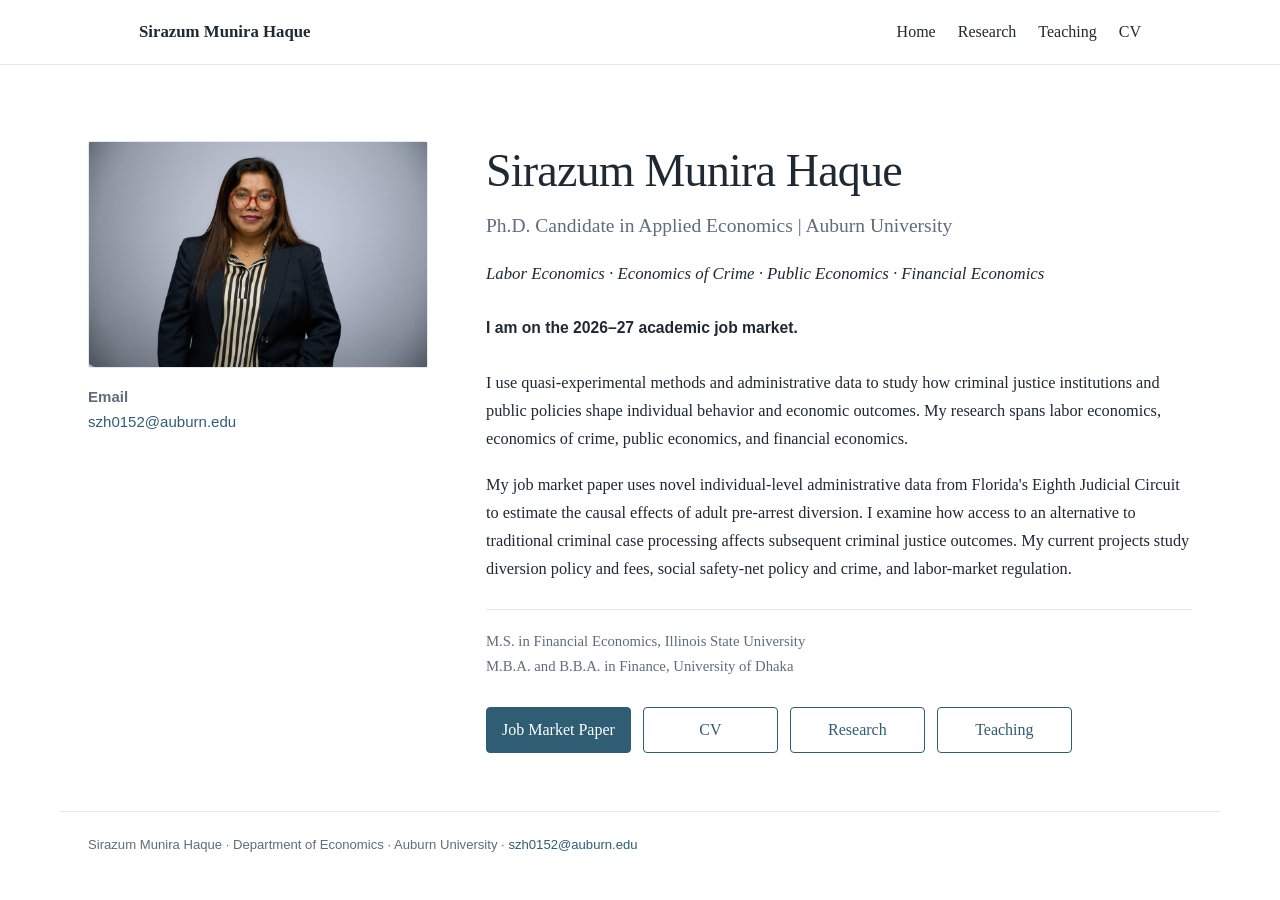
==== index.html @ df2da2ba "Update index.html" ====
<!doctype html>
<html lang="en">
<head>
  <meta charset="utf-8">
  <meta name="viewport" content="width=device-width, initial-scale=1">

  <meta name="description"
        content="Sirazum Munira Haque, Ph.D. Candidate in Applied Economics at Auburn University. Research in labor economics, economics of crime, public economics, and financial economics.">

  <title>Sirazum Munira Haque | Auburn University</title>

  <link rel="stylesheet" href="style.css">

  <style>
    .home-wrap {
      max-width: 1160px;
      margin: 0 auto;
      padding: 76px 28px 58px;
    }

    .home-grid {
      display: grid;
      grid-template-columns: minmax(270px, 340px) minmax(0, 1fr);
      gap: 58px;
      align-items: start;
    }

    .profile-column {
      width: 100%;
    }

    .profile-photo {
      width: 100%;
      height: auto;
      display: block;
      border: 1px solid var(--line);
      border-radius: 2px;
    }

    .profile-contact {
      margin-top: 17px;
      font-family: Arial, Helvetica, sans-serif;
      font-size: .94rem;
      line-height: 1.55;
      color: var(--muted);
    }

    .profile-contact strong {
      display: block;
      margin-bottom: 2px;
    }

    .profile-contact a {
      color: var(--accent);
    }

    .intro-column {
      padding-top: 6px;
    }

    .home-name {
      margin: 0 0 15px;
      font-size: clamp(2.65rem, 3.6vw, 3.25rem);
      line-height: 1.05;
      font-weight: 500;
      letter-spacing: -.018em;
      white-space: nowrap;
    }

    .position-line {
      margin: 0 0 19px;
      font-size: 1.22rem;
      color: var(--muted);
    }

    .fields-line {
      margin: 0 0 28px;
      font-size: 1.05rem;
      font-style: italic;
      line-height: 1.55;
    }

    .market-line {
      margin: 0 0 28px;
      font-family: Arial, Helvetica, sans-serif;
      font-size: .98rem;
    }

    .bio-copy {
      max-width: 760px;
      font-size: 1.02rem;
      line-height: 1.72;
    }

    .bio-copy p {
      margin: 0 0 18px;
    }

    .education {
      margin-top: 25px;
      padding-top: 18px;
      border-top: 1px solid var(--line);
      color: var(--muted);
      font-size: .92rem;
      line-height: 1.6;
    }

    .education p {
      margin: 2px 0;
    }

    .home-actions {
      display: flex;
      flex-wrap: wrap;
      gap: 12px;
      margin-top: 28px;
    }

    .home-actions .button {
      min-width: 135px;
      text-align: center;
    }

    .home-footer {
      max-width: 1160px;
      margin: 0 auto;
      padding: 22px 28px;
      border-top: 1px solid var(--line);
      color: var(--muted);
      font-family: Arial, Helvetica, sans-serif;
      font-size: .82rem;
    }

    @media (max-width: 980px) {
      .home-grid {
        grid-template-columns: minmax(235px, 290px) minmax(0, 1fr);
        gap: 42px;
      }

      .home-name {
        white-space: normal;
        font-size: clamp(2.4rem, 5.6vw, 3rem);
      }
    }

    @media (max-width: 760px) {
      .home-wrap {
        padding-top: 42px;
      }

      .home-grid {
        grid-template-columns: 1fr;
        gap: 32px;
      }

      .profile-column {
        max-width: 300px;
      }

      .intro-column {
        padding-top: 0;
      }

      .home-name {
        font-size: clamp(2.35rem, 10vw, 2.9rem);
      }

      .position-line {
        font-size: 1.08rem;
      }

      .fields-line {
        font-size: .98rem;
      }

      .home-actions .button {
        min-width: 0;
      }
    }
  </style>
</head>

<body>

<header class="site-header">
  <nav class="nav">
    <a class="brand" href="index.html">Sirazum Munira Haque</a>

    <div class="nav-links">
      <a href="index.html">Home</a>
      <a href="research.html">Research</a>
      <a href="teaching.html">Teaching</a>
      <a href="files/CV_Sirazum_Haque.pdf"
         target="_blank"
         rel="noopener">CV</a>
    </div>
  </nav>
</header>

<main class="home-wrap">

  <section class="home-grid">

    <aside class="profile-column">
      <img
        class="profile-photo"
        src="assets/headshot.jpg"
        alt="Sirazum Munira Haque"
      >

      <div class="profile-contact">
        <strong>Email</strong>
        <a href="mailto:szh0152@auburn.edu">szh0152@auburn.edu</a>
      </div>
    </aside>

    <section class="intro-column">

      <h1 class="home-name">Sirazum Munira Haque</h1>

      <p class="position-line">
        Ph.D. Candidate in Applied Economics | Auburn University
      </p>

      <p class="fields-line">
        Labor Economics · Economics of Crime · Public Economics · Financial Economics
      </p>

      <p class="market-line">
        <strong>I am on the 2026–27 academic job market.</strong>
      </p>

      <div class="bio-copy">
        <p>
          I use quasi-experimental methods and administrative data to study how
          criminal justice institutions and public policies shape individual behavior
          and economic outcomes. My research spans labor economics, economics of crime,
          public economics, and financial economics.
        </p>

        <p>
          My job market paper uses novel individual-level administrative data from
          Florida's Eighth Judicial Circuit to estimate the causal effects of adult
          pre-arrest diversion. I examine how access to an alternative to traditional
          criminal case processing affects subsequent criminal justice outcomes.
          My current projects study diversion policy and fees, social safety-net
          policy and crime, and labor-market regulation.
        </p>
      </div>

      <div class="education">
        <p>M.S. in Financial Economics, Illinois State University</p>
        <p>M.B.A. and B.B.A. in Finance, University of Dhaka</p>
      </div>

      <div class="home-actions">
        <a class="button primary" href="research.html">Job Market Paper</a>

        <a class="button"
           href="files/CV_Sirazum_Haque.pdf"
           target="_blank"
           rel="noopener">
          CV
        </a>

        <a class="button" href="research.html">Research</a>

        <a class="button" href="teaching.html">Teaching</a>
      </div>

    </section>

  </section>

</main>

<footer class="home-footer">
  Sirazum Munira Haque · Department of Economics · Auburn University ·
  <a href="mailto:szh0152@auburn.edu">szh0152@auburn.edu</a>
</footer>

</body>
</html>
---- style.css ----
:root {
  --text: #1f2933;
  --muted: #5f6c7b;
  --line: #e6e8eb;
  --accent: #2f5d73;
  --bg: #ffffff;
  --soft: #f7f9fa;
  --max: 1050px;
}

* { box-sizing: border-box; }

html { scroll-behavior: smooth; }

body {
  margin: 0;
  font-family: Georgia, "Times New Roman", serif;
  color: var(--text);
  background: var(--bg);
  line-height: 1.65;
}

a {
  color: var(--accent);
  text-decoration: none;
}

a:hover { text-decoration: underline; }

.site-header {
  border-bottom: 1px solid var(--line);
  background: rgba(255,255,255,0.97);
  position: sticky;
  top: 0;
  z-index: 10;
}

.nav {
  max-width: var(--max);
  margin: 0 auto;
  padding: 18px 24px;
  display: flex;
  justify-content: space-between;
  align-items: center;
  gap: 24px;
}

.brand {
  color: var(--text);
  font-weight: 700;
  font-size: 1.05rem;
}

.nav-links {
  display: flex;
  gap: 22px;
  flex-wrap: wrap;
}

.nav-links a { color: var(--text); }

main {
  max-width: var(--max);
  margin: 0 auto;
  padding: 54px 24px 72px;
}

.hero {
  display: grid;
  grid-template-columns: minmax(0, 1.6fr) minmax(230px, .7fr);
  gap: 55px;
  align-items: center;
  padding: 34px 0 42px;
}

.eyebrow {
  color: var(--muted);
  text-transform: uppercase;
  letter-spacing: .08em;
  font-family: Arial, Helvetica, sans-serif;
  font-size: .78rem;
  margin-bottom: 8px;
}

h1 {
  font-size: clamp(2.35rem, 6vw, 4.15rem);
  line-height: 1.05;
  margin: 0 0 16px;
  font-weight: 500;
}

h2 {
  font-size: 1.75rem;
  margin: 0 0 22px;
  font-weight: 500;
}

h3 {
  font-size: 1.2rem;
  margin: 0 0 8px;
}

.subtitle {
  font-size: 1.2rem;
  color: var(--muted);
  margin: 0 0 12px;
}

.fields {
  font-style: italic;
  margin: 16px 0 26px;
}

.buttons {
  display: flex;
  gap: 12px;
  flex-wrap: wrap;
  margin-top: 24px;
}

.button {
  display: inline-block;
  border: 1px solid var(--accent);
  padding: 9px 15px;
  border-radius: 4px;
}

.button.primary {
  background: var(--accent);
  color: white;
}

.photo-card {
  width: 100%;
  max-width: 300px;
  justify-self: end;
}

.photo-card img {
  width: 100%;
  aspect-ratio: 4/5;
  object-fit: cover;
  border-radius: 3px;
  border: 1px solid var(--line);
  display: block;
}

.photo-placeholder {
  width: 100%;
  aspect-ratio: 4/5;
  background: var(--soft);
  border: 1px solid var(--line);
  display: grid;
  place-items: center;
  text-align: center;
  color: var(--muted);
  padding: 25px;
}

.section {
  border-top: 1px solid var(--line);
  padding: 44px 0;
}

.section p {
  max-width: 820px;
}

.paper {
  margin: 0 0 34px;
  max-width: 880px;
}

.paper-title {
  font-weight: 700;
  font-size: 1.08rem;
}

.paper-meta {
  color: var(--muted);
  font-style: italic;
  margin: 4px 0 8px;
}

.paper-links {
  font-family: Arial, Helvetica, sans-serif;
  font-size: .9rem;
  margin-top: 8px;
}

.course-list {
  padding-left: 20px;
}

.contact {
  font-family: Arial, Helvetica, sans-serif;
  font-size: .95rem;
}

footer {
  border-top: 1px solid var(--line);
  color: var(--muted);
  font-family: Arial, Helvetica, sans-serif;
  font-size: .85rem;
}

.footer-inner {
  max-width: var(--max);
  margin: 0 auto;
  padding: 24px;
}

.page-title {
  padding: 18px 0 34px;
  border-bottom: 1px solid var(--line);
  margin-bottom: 40px;
}

.note {
  background: var(--soft);
  border-left: 3px solid var(--accent);
  padding: 14px 18px;
  margin: 18px 0;
}

@media (max-width: 760px) {
  .nav {
    align-items: flex-start;
    flex-direction: column;
  }

  .hero {
    grid-template-columns: 1fr;
    gap: 32px;
  }

  .photo-card {
    justify-self: start;
    max-width: 240px;
    order: -1;
  }

  main { padding-top: 34px; }
}
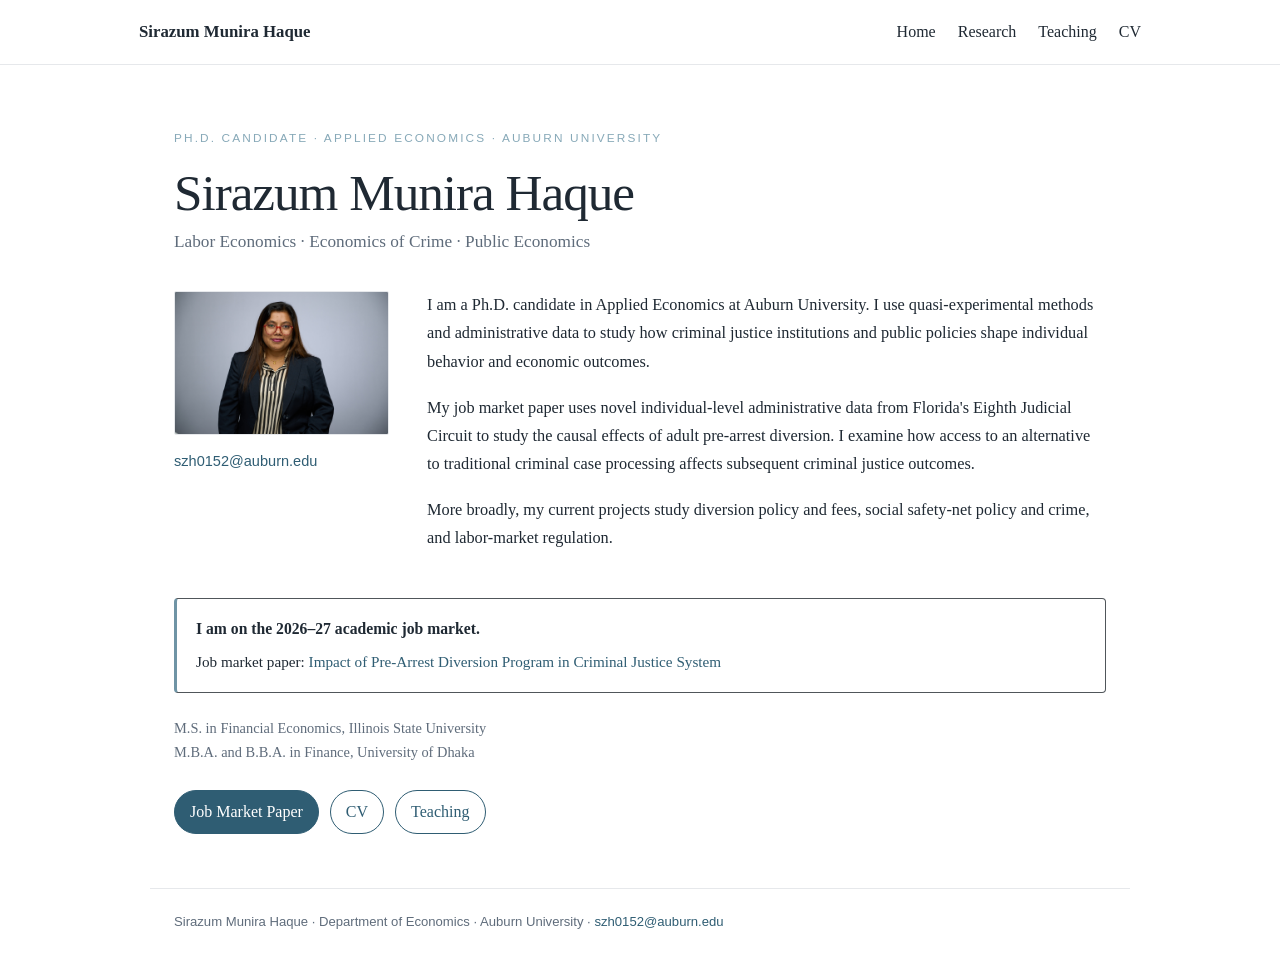
==== commit 3f41f535: "Update index.html" ====
--- a/index.html
+++ b/index.html
@@ -5,30 +5,59 @@
   <meta name="viewport" content="width=device-width, initial-scale=1">
 
   <meta name="description"
-        content="Sirazum Munira Haque, Ph.D. Candidate in Applied Economics at Auburn University. Research in labor economics, economics of crime, public economics, and financial economics.">
+        content="Sirazum Munira Haque, Ph.D. Candidate in Applied Economics at Auburn University. Research in labor economics, economics of crime, and public economics.">
 
   <title>Sirazum Munira Haque | Auburn University</title>
 
   <link rel="stylesheet" href="style.css">
 
   <style>
-    .home-wrap {
-      max-width: 1160px;
+    /* =========================================
+       HOMEPAGE — TJ Hedin-inspired heading
+       with your existing academic structure
+       ========================================= */
+
+    .home-shell {
+      max-width: 980px;
       margin: 0 auto;
-      padding: 76px 28px 58px;
-    }
-
-    .home-grid {
+      padding: 64px 24px 54px;
+    }
+
+    /* Small uppercase line above name */
+    .intro-kicker {
+      font-family: Arial, Helvetica, sans-serif;
+      text-transform: uppercase;
+      letter-spacing: .18em;
+      font-size: .74rem;
+      color: #87a9b8;
+      margin-bottom: 18px;
+    }
+
+    /* Intentionally restrained — closer to TJ's scale */
+    .home-name {
+      margin: 0 0 10px;
+      font-size: clamp(2.65rem, 4vw, 3.35rem);
+      line-height: 1.04;
+      font-weight: 500;
+      letter-spacing: -.02em;
+    }
+
+    .home-fields {
+      margin: 0 0 36px;
+      font-size: 1.08rem;
+      line-height: 1.5;
+      color: var(--muted);
+    }
+
+    /* Photo + biography */
+    .profile-row {
       display: grid;
-      grid-template-columns: minmax(270px, 340px) minmax(0, 1fr);
-      gap: 58px;
+      grid-template-columns: 215px minmax(0, 1fr);
+      gap: 38px;
       align-items: start;
     }
 
-    .profile-column {
-      width: 100%;
-    }
-
+    /* Keep the whole original headshot visible; no artificial crop */
     .profile-photo {
       width: 100%;
       height: auto;
@@ -38,56 +67,18 @@
     }
 
     .profile-contact {
-      margin-top: 17px;
+      margin-top: 15px;
       font-family: Arial, Helvetica, sans-serif;
-      font-size: .94rem;
+      font-size: .91rem;
       line-height: 1.55;
       color: var(--muted);
     }
 
-    .profile-contact strong {
-      display: block;
-      margin-bottom: 2px;
-    }
-
     .profile-contact a {
       color: var(--accent);
     }
 
-    .intro-column {
-      padding-top: 6px;
-    }
-
-    .home-name {
-      margin: 0 0 15px;
-      font-size: clamp(2.65rem, 3.6vw, 3.25rem);
-      line-height: 1.05;
-      font-weight: 500;
-      letter-spacing: -.018em;
-      white-space: nowrap;
-    }
-
-    .position-line {
-      margin: 0 0 19px;
-      font-size: 1.22rem;
-      color: var(--muted);
-    }
-
-    .fields-line {
-      margin: 0 0 28px;
-      font-size: 1.05rem;
-      font-style: italic;
-      line-height: 1.55;
-    }
-
-    .market-line {
-      margin: 0 0 28px;
-      font-family: Arial, Helvetica, sans-serif;
-      font-size: .98rem;
-    }
-
     .bio-copy {
-      max-width: 760px;
       font-size: 1.02rem;
       line-height: 1.72;
     }
@@ -96,85 +87,97 @@
       margin: 0 0 18px;
     }
 
-    .education {
-      margin-top: 25px;
-      padding-top: 18px;
-      border-top: 1px solid var(--line);
+    /* Job market box, similar in spirit to TJ */
+    .market-box {
+      margin-top: 28px;
+      padding: 17px 19px;
+      border: 1px solid #50565a;
+      border-left: 3px solid #6f94a5;
+      border-radius: 4px;
+      background: rgba(255,255,255,.015);
+    }
+
+    .market-box strong {
+      display: block;
+      margin-bottom: 7px;
+      font-size: .98rem;
+    }
+
+    .market-box span {
+      font-size: .95rem;
+    }
+
+    .market-box a {
+      color: var(--accent);
+    }
+
+    /* Prior education is visible, but visually secondary */
+    .education-lines {
+      margin-top: 24px;
       color: var(--muted);
-      font-size: .92rem;
-      line-height: 1.6;
-    }
-
-    .education p {
+      font-size: .9rem;
+      line-height: 1.55;
+    }
+
+    .education-lines p {
       margin: 2px 0;
     }
 
     .home-actions {
       display: flex;
       flex-wrap: wrap;
-      gap: 12px;
-      margin-top: 28px;
+      gap: 11px;
+      margin-top: 26px;
     }
 
     .home-actions .button {
-      min-width: 135px;
-      text-align: center;
+      border-radius: 999px;
+      padding: 8px 15px;
+      min-width: 0;
     }
 
     .home-footer {
-      max-width: 1160px;
+      max-width: 980px;
       margin: 0 auto;
-      padding: 22px 28px;
+      padding: 22px 24px;
       border-top: 1px solid var(--line);
       color: var(--muted);
       font-family: Arial, Helvetica, sans-serif;
       font-size: .82rem;
     }
 
-    @media (max-width: 980px) {
-      .home-grid {
-        grid-template-columns: minmax(235px, 290px) minmax(0, 1fr);
-        gap: 42px;
-      }
-
+    @media (max-width: 820px) {
       .home-name {
-        white-space: normal;
-        font-size: clamp(2.4rem, 5.6vw, 3rem);
-      }
-    }
-
-    @media (max-width: 760px) {
-      .home-wrap {
+        font-size: clamp(2.45rem, 6vw, 3.05rem);
+      }
+
+      .profile-row {
+        grid-template-columns: 185px minmax(0, 1fr);
+        gap: 30px;
+      }
+    }
+
+    @media (max-width: 700px) {
+      .home-shell {
         padding-top: 42px;
       }
 
-      .home-grid {
+      .profile-row {
         grid-template-columns: 1fr;
-        gap: 32px;
-      }
-
-      .profile-column {
-        max-width: 300px;
-      }
-
-      .intro-column {
-        padding-top: 0;
+        gap: 25px;
+      }
+
+      .profile-photo {
+        max-width: 230px;
       }
 
       .home-name {
-        font-size: clamp(2.35rem, 10vw, 2.9rem);
-      }
-
-      .position-line {
-        font-size: 1.08rem;
-      }
-
-      .fields-line {
+        font-size: clamp(2.3rem, 10vw, 2.85rem);
+      }
+
+      .home-fields {
         font-size: .98rem;
-      }
-
-      .home-actions .button {
-        min-width: 0;
+        margin-bottom: 28px;
       }
     }
   </style>
@@ -197,11 +200,23 @@
   </nav>
 </header>
 
-<main class="home-wrap">
-
-  <section class="home-grid">
-
-    <aside class="profile-column">
+<main class="home-shell">
+
+  <!-- TJ-style heading -->
+  <div class="intro-kicker">
+    Ph.D. Candidate · Applied Economics · Auburn University
+  </div>
+
+  <h1 class="home-name">Sirazum Munira Haque</h1>
+
+  <p class="home-fields">
+    Labor Economics · Economics of Crime · Public Economics
+  </p>
+
+  <!-- Photo + biography -->
+  <section class="profile-row">
+
+    <aside>
       <img
         class="profile-photo"
         src="assets/headshot.jpg"
@@ -209,68 +224,72 @@
       >
 
       <div class="profile-contact">
-        <strong>Email</strong>
         <a href="mailto:szh0152@auburn.edu">szh0152@auburn.edu</a>
       </div>
     </aside>
 
-    <section class="intro-column">
-
-      <h1 class="home-name">Sirazum Munira Haque</h1>
-
-      <p class="position-line">
-        Ph.D. Candidate in Applied Economics | Auburn University
+    <div class="bio-copy">
+
+      <p>
+        I am a Ph.D. candidate in Applied Economics at Auburn University.
+        I use quasi-experimental methods and administrative data to study how
+        criminal justice institutions and public policies shape individual
+        behavior and economic outcomes.
       </p>
 
-      <p class="fields-line">
-        Labor Economics · Economics of Crime · Public Economics · Financial Economics
+      <p>
+        My job market paper uses novel individual-level administrative data
+        from Florida's Eighth Judicial Circuit to study the causal effects of
+        adult pre-arrest diversion. I examine how access to an alternative to
+        traditional criminal case processing affects subsequent criminal
+        justice outcomes.
       </p>
 
-      <p class="market-line">
-        <strong>I am on the 2026–27 academic job market.</strong>
+      <p>
+        More broadly, my current projects study diversion policy and fees,
+        social safety-net policy and crime, and labor-market regulation.
       </p>
 
-      <div class="bio-copy">
-        <p>
-          I use quasi-experimental methods and administrative data to study how
-          criminal justice institutions and public policies shape individual behavior
-          and economic outcomes. My research spans labor economics, economics of crime,
-          public economics, and financial economics.
-        </p>
-
-        <p>
-          My job market paper uses novel individual-level administrative data from
-          Florida's Eighth Judicial Circuit to estimate the causal effects of adult
-          pre-arrest diversion. I examine how access to an alternative to traditional
-          criminal case processing affects subsequent criminal justice outcomes.
-          My current projects study diversion policy and fees, social safety-net
-          policy and crime, and labor-market regulation.
-        </p>
-      </div>
-
-      <div class="education">
-        <p>M.S. in Financial Economics, Illinois State University</p>
-        <p>M.B.A. and B.B.A. in Finance, University of Dhaka</p>
-      </div>
-
-      <div class="home-actions">
-        <a class="button primary" href="research.html">Job Market Paper</a>
-
-        <a class="button"
-           href="files/CV_Sirazum_Haque.pdf"
-           target="_blank"
-           rel="noopener">
-          CV
-        </a>
-
-        <a class="button" href="research.html">Research</a>
-
-        <a class="button" href="teaching.html">Teaching</a>
-      </div>
-
-    </section>
+    </div>
 
   </section>
+
+  <!-- Job-market callout -->
+  <section class="market-box">
+    <strong>I am on the 2026–27 academic job market.</strong>
+    <span>
+      Job market paper:
+      <a href="research.html">
+        Impact of Pre-Arrest Diversion Program in Criminal Justice System
+      </a>
+    </span>
+  </section>
+
+  <!-- Prior education -->
+  <div class="education-lines">
+    <p>M.S. in Financial Economics, Illinois State University</p>
+    <p>M.B.A. and B.B.A. in Finance, University of Dhaka</p>
+  </div>
+
+  <!-- Fast-access job-market links -->
+  <div class="home-actions">
+
+    <a class="button primary" href="research.html">
+      Job Market Paper
+    </a>
+
+    <a class="button"
+       href="files/CV_Sirazum_Haque.pdf"
+       target="_blank"
+       rel="noopener">
+      CV
+    </a>
+
+    <a class="button" href="teaching.html">
+      Teaching
+    </a>
+
+  </div>
 
 </main>
 
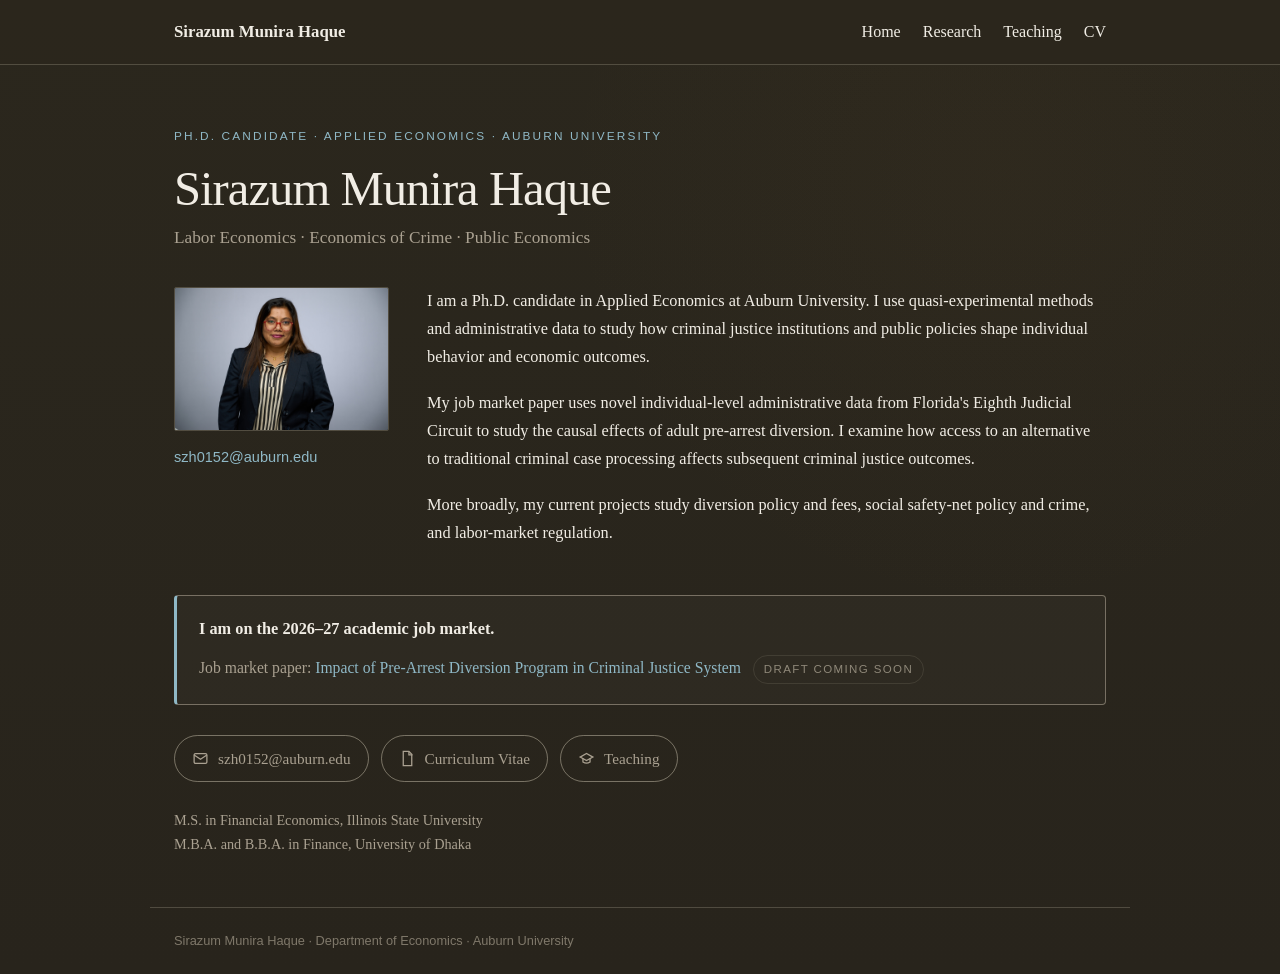
==== commit 23b04d15: "Update index.html" ====
--- a/index.html
+++ b/index.html
@@ -12,31 +12,69 @@
   <link rel="stylesheet" href="style.css">
 
   <style>
-    /* =========================================
-       HOMEPAGE — TJ Hedin-inspired heading
-       with your existing academic structure
-       ========================================= */
-
+    :root {
+      --bg: #2b271d;
+      --bg-deep: #242119;
+      --text: #f1ede5;
+      --muted: #aaa191;
+      --accent: #8fb8c6;
+      --line: rgba(210, 200, 180, 0.24);
+      --pill-border: rgba(210, 200, 180, 0.48);
+    }
+
+    html, body {
+      background: var(--bg) !important;
+      color: var(--text);
+    }
+
+    body {
+      min-height: 100vh;
+      background:
+        radial-gradient(circle at 78% 18%, rgba(118, 88, 47, 0.06), transparent 34%),
+        linear-gradient(180deg, #2b271d 0%, #28241c 100%) !important;
+    }
+
+    /* HEADER */
+    .site-header {
+      background: rgba(43, 39, 29, 0.98) !important;
+      border-bottom: 1px solid var(--line) !important;
+    }
+
+    .nav {
+      max-width: 980px;
+      margin: 0 auto;
+      padding: 18px 24px;
+    }
+
+    .brand,
+    .nav-links a {
+      color: var(--text) !important;
+    }
+
+    .nav-links a:hover,
+    .brand:hover {
+      color: var(--accent) !important;
+    }
+
+    /* MAIN HOMEPAGE */
     .home-shell {
       max-width: 980px;
       margin: 0 auto;
-      padding: 64px 24px 54px;
-    }
-
-    /* Small uppercase line above name */
+      padding: 62px 24px 50px;
+    }
+
     .intro-kicker {
       font-family: Arial, Helvetica, sans-serif;
       text-transform: uppercase;
       letter-spacing: .18em;
       font-size: .74rem;
-      color: #87a9b8;
+      color: var(--accent);
       margin-bottom: 18px;
     }
 
-    /* Intentionally restrained — closer to TJ's scale */
     .home-name {
       margin: 0 0 10px;
-      font-size: clamp(2.65rem, 4vw, 3.35rem);
+      font-size: clamp(2.55rem, 3.8vw, 3.2rem);
       line-height: 1.04;
       font-weight: 500;
       letter-spacing: -.02em;
@@ -49,7 +87,6 @@
       color: var(--muted);
     }
 
-    /* Photo + biography */
     .profile-row {
       display: grid;
       grid-template-columns: 215px minmax(0, 1fr);
@@ -57,7 +94,7 @@
       align-items: start;
     }
 
-    /* Keep the whole original headshot visible; no artificial crop */
+    /* Full headshot — no side crop */
     .profile-photo {
       width: 100%;
       height: auto;
@@ -76,64 +113,114 @@
 
     .profile-contact a {
       color: var(--accent);
+      text-decoration: none;
+    }
+
+    .profile-contact a:hover {
+      text-decoration: underline;
     }
 
     .bio-copy {
       font-size: 1.02rem;
       line-height: 1.72;
+      color: var(--text);
     }
 
     .bio-copy p {
       margin: 0 0 18px;
     }
 
-    /* Job market box, similar in spirit to TJ */
+    /* TJ-style job-market box */
     .market-box {
-      margin-top: 28px;
-      padding: 17px 19px;
-      border: 1px solid #50565a;
-      border-left: 3px solid #6f94a5;
+      margin-top: 30px;
+      padding: 20px 22px;
+      border: 1px solid rgba(210, 200, 180, 0.45);
+      border-left: 3px solid var(--accent);
       border-radius: 4px;
-      background: rgba(255,255,255,.015);
+      background: rgba(255, 255, 255, 0.025);
     }
 
     .market-box strong {
       display: block;
-      margin-bottom: 7px;
+      margin-bottom: 12px;
+      font-size: 1.02rem;
+      color: var(--text);
+    }
+
+    .market-paper-line {
+      color: var(--muted);
       font-size: .98rem;
-    }
-
-    .market-box span {
+      line-height: 1.5;
+    }
+
+    .market-paper-line a {
+      color: var(--accent);
+      text-decoration: none;
+    }
+
+    .market-paper-line a:hover {
+      text-decoration: underline;
+    }
+
+    .draft-pill {
+      display: inline-block;
+      margin-left: 8px;
+      padding: 5px 10px;
+      border: 1px solid rgba(210, 200, 180, 0.12);
+      border-radius: 999px;
+      font-family: Arial, Helvetica, sans-serif;
+      font-size: .72rem;
+      letter-spacing: .12em;
+      text-transform: uppercase;
+      color: #8f8879;
+      vertical-align: middle;
+    }
+
+    /* TJ-style pill links beneath the market box */
+    .quick-links {
+      display: flex;
+      flex-wrap: wrap;
+      gap: 12px;
+      margin-top: 30px;
+    }
+
+    .quick-link {
+      display: inline-flex;
+      align-items: center;
+      gap: 9px;
+      padding: 10px 17px;
+      border: 1px solid var(--pill-border);
+      border-radius: 999px;
+      color: var(--muted);
+      text-decoration: none;
       font-size: .95rem;
-    }
-
-    .market-box a {
-      color: var(--accent);
-    }
-
-    /* Prior education is visible, but visually secondary */
+      background: transparent;
+      transition: border-color .15s ease, color .15s ease, background .15s ease;
+    }
+
+    .quick-link:hover {
+      color: var(--text);
+      border-color: var(--accent);
+      background: rgba(143, 184, 198, 0.05);
+    }
+
+    .quick-link svg {
+      width: 17px;
+      height: 17px;
+      flex: 0 0 auto;
+      stroke: currentColor;
+    }
+
+    /* Education stays secondary */
     .education-lines {
-      margin-top: 24px;
+      margin-top: 27px;
       color: var(--muted);
-      font-size: .9rem;
+      font-size: .89rem;
       line-height: 1.55;
     }
 
     .education-lines p {
       margin: 2px 0;
-    }
-
-    .home-actions {
-      display: flex;
-      flex-wrap: wrap;
-      gap: 11px;
-      margin-top: 26px;
-    }
-
-    .home-actions .button {
-      border-radius: 999px;
-      padding: 8px 15px;
-      min-width: 0;
     }
 
     .home-footer {
@@ -141,14 +228,18 @@
       margin: 0 auto;
       padding: 22px 24px;
       border-top: 1px solid var(--line);
-      color: var(--muted);
+      color: #7f786a;
       font-family: Arial, Helvetica, sans-serif;
-      font-size: .82rem;
+      font-size: .8rem;
+    }
+
+    .home-footer a {
+      color: #8f8879;
     }
 
     @media (max-width: 820px) {
       .home-name {
-        font-size: clamp(2.45rem, 6vw, 3.05rem);
+        font-size: clamp(2.4rem, 6vw, 3rem);
       }
 
       .profile-row {
@@ -172,12 +263,16 @@
       }
 
       .home-name {
-        font-size: clamp(2.3rem, 10vw, 2.85rem);
+        font-size: clamp(2.3rem, 10vw, 2.8rem);
       }
 
       .home-fields {
         font-size: .98rem;
         margin-bottom: 28px;
+      }
+
+      .quick-links {
+        gap: 10px;
       }
     }
   </style>
@@ -202,7 +297,6 @@
 
 <main class="home-shell">
 
-  <!-- TJ-style heading -->
   <div class="intro-kicker">
     Ph.D. Candidate · Applied Economics · Auburn University
   </div>
@@ -213,7 +307,6 @@
     Labor Economics · Economics of Crime · Public Economics
   </p>
 
-  <!-- Photo + biography -->
   <section class="profile-row">
 
     <aside>
@@ -254,48 +347,59 @@
 
   </section>
 
-  <!-- Job-market callout -->
   <section class="market-box">
     <strong>I am on the 2026–27 academic job market.</strong>
-    <span>
+
+    <div class="market-paper-line">
       Job market paper:
       <a href="research.html">
         Impact of Pre-Arrest Diversion Program in Criminal Justice System
       </a>
-    </span>
+      <span class="draft-pill">Draft coming soon</span>
+    </div>
   </section>
 
-  <!-- Prior education -->
+  <div class="quick-links">
+
+    <a class="quick-link" href="mailto:szh0152@auburn.edu" aria-label="Email">
+      <svg viewBox="0 0 24 24" fill="none" stroke-width="1.8" aria-hidden="true">
+        <rect x="3" y="5" width="18" height="14" rx="2"></rect>
+        <path d="M3 7l9 6 9-6"></path>
+      </svg>
+      szh0152@auburn.edu
+    </a>
+
+    <a class="quick-link"
+       href="files/CV_Sirazum_Haque.pdf"
+       target="_blank"
+       rel="noopener"
+       aria-label="Curriculum Vitae">
+      <svg viewBox="0 0 24 24" fill="none" stroke-width="1.8" aria-hidden="true">
+        <path d="M6 2h8l4 4v16H6z"></path>
+        <path d="M14 2v5h5"></path>
+      </svg>
+      Curriculum Vitae
+    </a>
+
+    <a class="quick-link" href="teaching.html" aria-label="Teaching">
+      <svg viewBox="0 0 24 24" fill="none" stroke-width="1.8" aria-hidden="true">
+        <path d="M3 10l9-5 9 5-9 5z"></path>
+        <path d="M7 12v5c3 2 7 2 10 0v-5"></path>
+      </svg>
+      Teaching
+    </a>
+
+  </div>
+
   <div class="education-lines">
     <p>M.S. in Financial Economics, Illinois State University</p>
     <p>M.B.A. and B.B.A. in Finance, University of Dhaka</p>
   </div>
 
-  <!-- Fast-access job-market links -->
-  <div class="home-actions">
-
-    <a class="button primary" href="research.html">
-      Job Market Paper
-    </a>
-
-    <a class="button"
-       href="files/CV_Sirazum_Haque.pdf"
-       target="_blank"
-       rel="noopener">
-      CV
-    </a>
-
-    <a class="button" href="teaching.html">
-      Teaching
-    </a>
-
-  </div>
-
 </main>
 
 <footer class="home-footer">
-  Sirazum Munira Haque · Department of Economics · Auburn University ·
-  <a href="mailto:szh0152@auburn.edu">szh0152@auburn.edu</a>
+  Sirazum Munira Haque · Department of Economics · Auburn University
 </footer>
 
 </body>
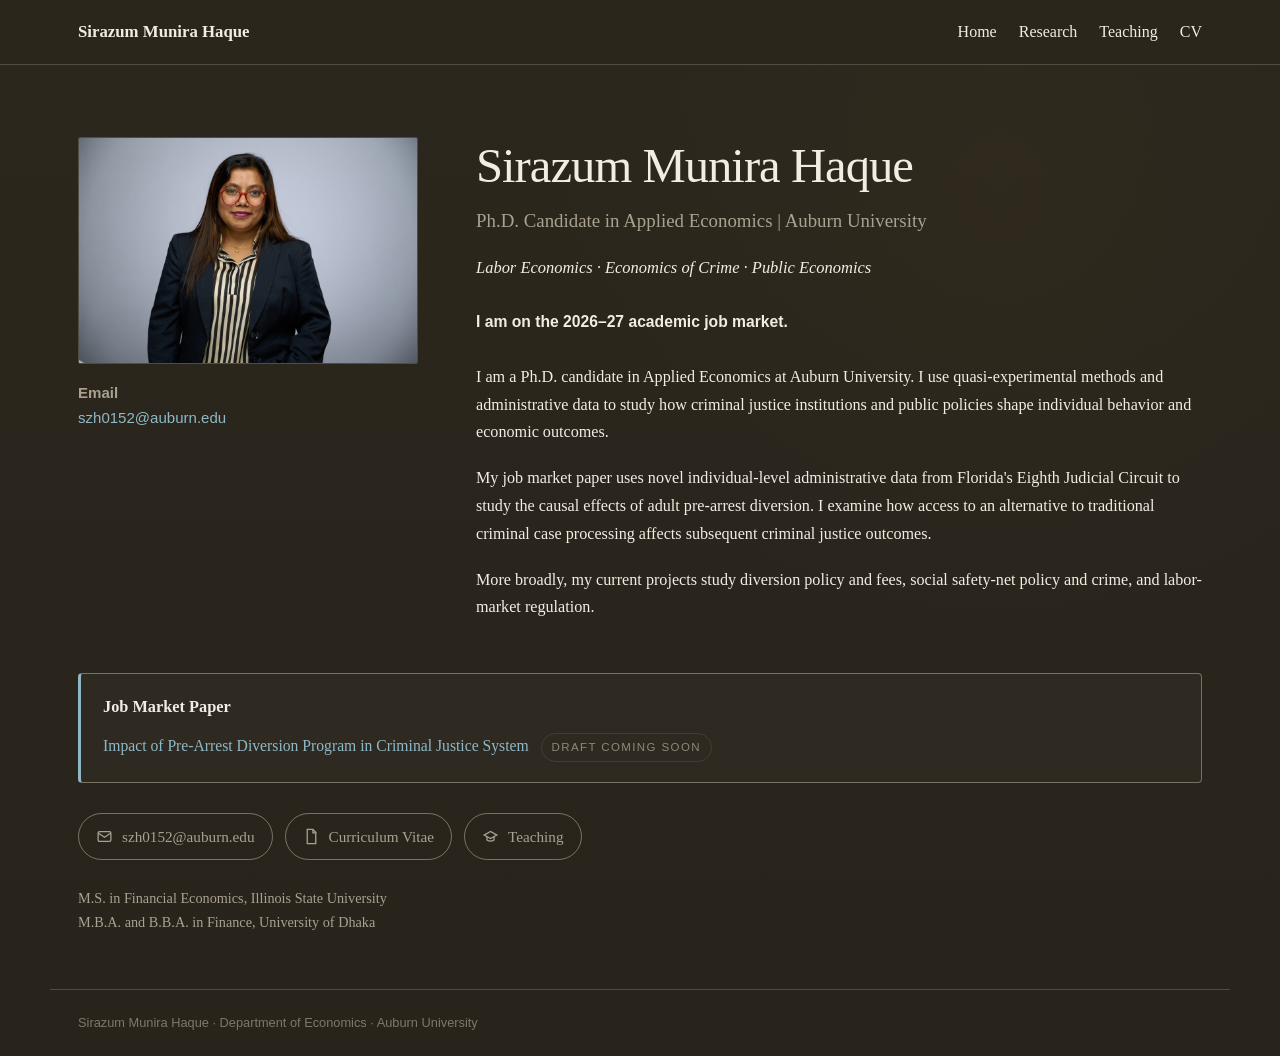
==== commit b0488cf1: "Update index.html" ====
--- a/index.html
+++ b/index.html
@@ -41,9 +41,9 @@
     }
 
     .nav {
-      max-width: 980px;
+      max-width: 1180px;
       margin: 0 auto;
-      padding: 18px 24px;
+      padding: 18px 28px;
     }
 
     .brand,
@@ -56,45 +56,26 @@
       color: var(--accent) !important;
     }
 
-    /* MAIN HOMEPAGE */
-    .home-shell {
-      max-width: 980px;
+    /* MAIN */
+    .home-wrap {
+      max-width: 1180px;
       margin: 0 auto;
-      padding: 62px 24px 50px;
-    }
-
-    .intro-kicker {
-      font-family: Arial, Helvetica, sans-serif;
-      text-transform: uppercase;
-      letter-spacing: .18em;
-      font-size: .74rem;
-      color: var(--accent);
-      margin-bottom: 18px;
-    }
-
-    .home-name {
-      margin: 0 0 10px;
-      font-size: clamp(2.55rem, 3.8vw, 3.2rem);
-      line-height: 1.04;
-      font-weight: 500;
-      letter-spacing: -.02em;
-    }
-
-    .home-fields {
-      margin: 0 0 36px;
-      font-size: 1.08rem;
-      line-height: 1.5;
-      color: var(--muted);
-    }
-
-    .profile-row {
+      padding: 72px 28px 54px;
+    }
+
+    /* TOP: exactly the left-photo / right-text structure you liked */
+    .hero-grid {
       display: grid;
-      grid-template-columns: 215px minmax(0, 1fr);
-      gap: 38px;
+      grid-template-columns: minmax(280px, 340px) minmax(0, 1fr);
+      gap: 58px;
       align-items: start;
     }
 
-    /* Full headshot — no side crop */
+    .profile-column {
+      width: 100%;
+    }
+
+    /* Keep entire professional headshot visible */
     .profile-photo {
       width: 100%;
       height: auto;
@@ -104,11 +85,16 @@
     }
 
     .profile-contact {
-      margin-top: 15px;
+      margin-top: 17px;
       font-family: Arial, Helvetica, sans-serif;
-      font-size: .91rem;
+      font-size: .94rem;
       line-height: 1.55;
       color: var(--muted);
+    }
+
+    .profile-contact strong {
+      display: block;
+      margin-bottom: 2px;
     }
 
     .profile-contact a {
@@ -120,8 +106,44 @@
       text-decoration: underline;
     }
 
+    .intro-column {
+      padding-top: 4px;
+    }
+
+    .home-name {
+      margin: 0 0 14px;
+      font-size: clamp(2.7rem, 3.8vw, 3.35rem);
+      line-height: 1.04;
+      font-weight: 500;
+      letter-spacing: -.02em;
+      white-space: nowrap;
+      color: var(--text);
+    }
+
+    .position-line {
+      margin: 0 0 19px;
+      font-size: 1.18rem;
+      color: var(--muted);
+    }
+
+    .fields-line {
+      margin: 0 0 28px;
+      font-size: 1.03rem;
+      font-style: italic;
+      line-height: 1.55;
+      color: var(--text);
+    }
+
+    .market-line {
+      margin: 0 0 28px;
+      font-family: Arial, Helvetica, sans-serif;
+      font-size: .98rem;
+      color: var(--text);
+    }
+
     .bio-copy {
-      font-size: 1.02rem;
+      max-width: 760px;
+      font-size: 1.01rem;
       line-height: 1.72;
       color: var(--text);
     }
@@ -130,9 +152,9 @@
       margin: 0 0 18px;
     }
 
-    /* TJ-style job-market box */
+    /* BOTTOM: keep the TJ-style section from the last version */
     .market-box {
-      margin-top: 30px;
+      margin-top: 34px;
       padding: 20px 22px;
       border: 1px solid rgba(210, 200, 180, 0.45);
       border-left: 3px solid var(--accent);
@@ -176,7 +198,6 @@
       vertical-align: middle;
     }
 
-    /* TJ-style pill links beneath the market box */
     .quick-links {
       display: flex;
       flex-wrap: wrap;
@@ -211,7 +232,6 @@
       stroke: currentColor;
     }
 
-    /* Education stays secondary */
     .education-lines {
       margin-top: 27px;
       color: var(--muted);
@@ -224,9 +244,9 @@
     }
 
     .home-footer {
-      max-width: 980px;
+      max-width: 1180px;
       margin: 0 auto;
-      padding: 22px 24px;
+      padding: 22px 28px;
       border-top: 1px solid var(--line);
       color: #7f786a;
       font-family: Arial, Helvetica, sans-serif;
@@ -237,42 +257,46 @@
       color: #8f8879;
     }
 
-    @media (max-width: 820px) {
+    @media (max-width: 980px) {
+      .hero-grid {
+        grid-template-columns: minmax(240px, 290px) minmax(0, 1fr);
+        gap: 42px;
+      }
+
       .home-name {
-        font-size: clamp(2.4rem, 6vw, 3rem);
-      }
-
-      .profile-row {
-        grid-template-columns: 185px minmax(0, 1fr);
+        white-space: normal;
+        font-size: clamp(2.4rem, 5.5vw, 3rem);
+      }
+    }
+
+    @media (max-width: 760px) {
+      .home-wrap {
+        padding-top: 42px;
+      }
+
+      .hero-grid {
+        grid-template-columns: 1fr;
         gap: 30px;
       }
-    }
-
-    @media (max-width: 700px) {
-      .home-shell {
-        padding-top: 42px;
-      }
-
-      .profile-row {
-        grid-template-columns: 1fr;
-        gap: 25px;
-      }
-
-      .profile-photo {
-        max-width: 230px;
+
+      .profile-column {
+        max-width: 300px;
+      }
+
+      .intro-column {
+        padding-top: 0;
       }
 
       .home-name {
-        font-size: clamp(2.3rem, 10vw, 2.8rem);
-      }
-
-      .home-fields {
+        font-size: clamp(2.35rem, 10vw, 2.9rem);
+      }
+
+      .position-line {
+        font-size: 1.07rem;
+      }
+
+      .fields-line {
         font-size: .98rem;
-        margin-bottom: 28px;
-      }
-
-      .quick-links {
-        gap: 10px;
       }
     }
   </style>
@@ -295,21 +319,12 @@
   </nav>
 </header>
 
-<main class="home-shell">
-
-  <div class="intro-kicker">
-    Ph.D. Candidate · Applied Economics · Auburn University
-  </div>
-
-  <h1 class="home-name">Sirazum Munira Haque</h1>
-
-  <p class="home-fields">
-    Labor Economics · Economics of Crime · Public Economics
-  </p>
-
-  <section class="profile-row">
-
-    <aside>
+<main class="home-wrap">
+
+  <!-- TOP AREA: match the structure in your screenshot -->
+  <section class="hero-grid">
+
+    <aside class="profile-column">
       <img
         class="profile-photo"
         src="assets/headshot.jpg"
@@ -317,41 +332,60 @@
       >
 
       <div class="profile-contact">
+        <strong>Email</strong>
         <a href="mailto:szh0152@auburn.edu">szh0152@auburn.edu</a>
       </div>
     </aside>
 
-    <div class="bio-copy">
-
-      <p>
-        I am a Ph.D. candidate in Applied Economics at Auburn University.
-        I use quasi-experimental methods and administrative data to study how
-        criminal justice institutions and public policies shape individual
-        behavior and economic outcomes.
+    <section class="intro-column">
+
+      <h1 class="home-name">Sirazum Munira Haque</h1>
+
+      <p class="position-line">
+        Ph.D. Candidate in Applied Economics | Auburn University
       </p>
 
-      <p>
-        My job market paper uses novel individual-level administrative data
-        from Florida's Eighth Judicial Circuit to study the causal effects of
-        adult pre-arrest diversion. I examine how access to an alternative to
-        traditional criminal case processing affects subsequent criminal
-        justice outcomes.
+      <p class="fields-line">
+        Labor Economics · Economics of Crime · Public Economics
       </p>
 
-      <p>
-        More broadly, my current projects study diversion policy and fees,
-        social safety-net policy and crime, and labor-market regulation.
+      <p class="market-line">
+        <strong>I am on the 2026–27 academic job market.</strong>
       </p>
 
-    </div>
+      <div class="bio-copy">
+
+        <p>
+          I am a Ph.D. candidate in Applied Economics at Auburn University.
+          I use quasi-experimental methods and administrative data to study how
+          criminal justice institutions and public policies shape individual
+          behavior and economic outcomes.
+        </p>
+
+        <p>
+          My job market paper uses novel individual-level administrative data
+          from Florida's Eighth Judicial Circuit to study the causal effects of
+          adult pre-arrest diversion. I examine how access to an alternative to
+          traditional criminal case processing affects subsequent criminal
+          justice outcomes.
+        </p>
+
+        <p>
+          More broadly, my current projects study diversion policy and fees,
+          social safety-net policy and crime, and labor-market regulation.
+        </p>
+
+      </div>
+
+    </section>
 
   </section>
 
+  <!-- BOTTOM AREA: keep the TJ-style redesign from the previous HTML -->
   <section class="market-box">
-    <strong>I am on the 2026–27 academic job market.</strong>
+    <strong>Job Market Paper</strong>
 
     <div class="market-paper-line">
-      Job market paper:
       <a href="research.html">
         Impact of Pre-Arrest Diversion Program in Criminal Justice System
       </a>
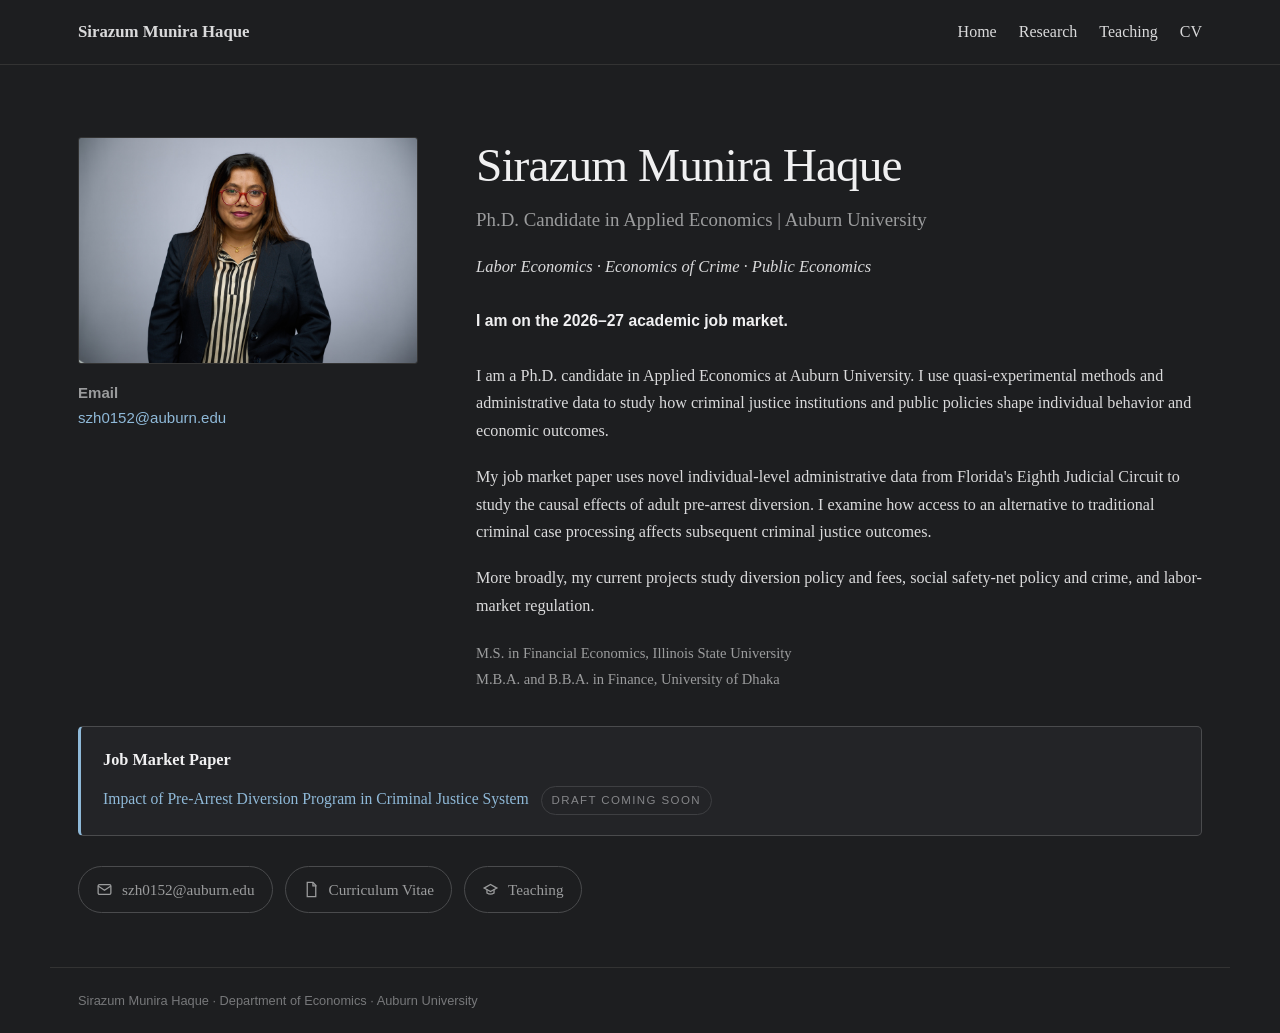
==== commit af44bc1b: "Update index.html" ====
--- a/index.html
+++ b/index.html
@@ -12,14 +12,19 @@
   <link rel="stylesheet" href="style.css">
 
   <style>
+    /* =========================================
+       HOMEPAGE — Zihang/PaperMod-inspired palette
+       ========================================= */
+
     :root {
-      --bg: #2b271d;
-      --bg-deep: #242119;
-      --text: #f1ede5;
-      --muted: #aaa191;
-      --accent: #8fb8c6;
-      --line: rgba(210, 200, 180, 0.24);
-      --pill-border: rgba(210, 200, 180, 0.48);
+      --bg: #1d1e20;
+      --surface: #2e2e33;
+      --text: #dadadb;
+      --primary: #f0f0f1;
+      --muted: #9b9c9d;
+      --accent: #8fb9d8;
+      --line: #333333;
+      --pill-border: #4a4b4d;
     }
 
     html, body {
@@ -29,14 +34,12 @@
 
     body {
       min-height: 100vh;
-      background:
-        radial-gradient(circle at 78% 18%, rgba(118, 88, 47, 0.06), transparent 34%),
-        linear-gradient(180deg, #2b271d 0%, #28241c 100%) !important;
+      background: #1d1e20 !important;
     }
 
     /* HEADER */
     .site-header {
-      background: rgba(43, 39, 29, 0.98) !important;
+      background: #1d1e20 !important;
       border-bottom: 1px solid var(--line) !important;
     }
 
@@ -51,8 +54,8 @@
       color: var(--text) !important;
     }
 
-    .nav-links a:hover,
-    .brand:hover {
+    .brand:hover,
+    .nav-links a:hover {
       color: var(--accent) !important;
     }
 
@@ -63,7 +66,6 @@
       padding: 72px 28px 54px;
     }
 
-    /* TOP: exactly the left-photo / right-text structure you liked */
     .hero-grid {
       display: grid;
       grid-template-columns: minmax(280px, 340px) minmax(0, 1fr);
@@ -71,17 +73,17 @@
       align-items: start;
     }
 
+    /* LEFT */
     .profile-column {
       width: 100%;
     }
 
-    /* Keep entire professional headshot visible */
     .profile-photo {
       width: 100%;
       height: auto;
       display: block;
       border: 1px solid var(--line);
-      border-radius: 2px;
+      border-radius: 3px;
     }
 
     .profile-contact {
@@ -95,6 +97,7 @@
     .profile-contact strong {
       display: block;
       margin-bottom: 2px;
+      color: var(--muted);
     }
 
     .profile-contact a {
@@ -106,18 +109,19 @@
       text-decoration: underline;
     }
 
+    /* RIGHT */
     .intro-column {
       padding-top: 4px;
     }
 
     .home-name {
       margin: 0 0 14px;
-      font-size: clamp(2.7rem, 3.8vw, 3.35rem);
+      font-size: clamp(2.65rem, 3.7vw, 3.25rem);
       line-height: 1.04;
       font-weight: 500;
       letter-spacing: -.02em;
       white-space: nowrap;
-      color: var(--text);
+      color: var(--primary);
     }
 
     .position-line {
@@ -138,7 +142,7 @@
       margin: 0 0 28px;
       font-family: Arial, Helvetica, sans-serif;
       font-size: .98rem;
-      color: var(--text);
+      color: var(--primary);
     }
 
     .bio-copy {
@@ -152,21 +156,34 @@
       margin: 0 0 18px;
     }
 
-    /* BOTTOM: keep the TJ-style section from the last version */
+    /* Education now sits directly after the bio.
+       No heading, box, or border so it stays secondary. */
+    .education-inline {
+      margin-top: 22px;
+      color: var(--muted);
+      font-size: .91rem;
+      line-height: 1.58;
+    }
+
+    .education-inline p {
+      margin: 3px 0;
+    }
+
+    /* JOB MARKET PAPER BOX */
     .market-box {
-      margin-top: 34px;
+      margin-top: 32px;
       padding: 20px 22px;
-      border: 1px solid rgba(210, 200, 180, 0.45);
+      border: 1px solid var(--pill-border);
       border-left: 3px solid var(--accent);
-      border-radius: 4px;
-      background: rgba(255, 255, 255, 0.025);
+      border-radius: 5px;
+      background: #232427;
     }
 
     .market-box strong {
       display: block;
       margin-bottom: 12px;
       font-size: 1.02rem;
-      color: var(--text);
+      color: var(--primary);
     }
 
     .market-paper-line {
@@ -188,16 +205,17 @@
       display: inline-block;
       margin-left: 8px;
       padding: 5px 10px;
-      border: 1px solid rgba(210, 200, 180, 0.12);
+      border: 1px solid #3e3f42;
       border-radius: 999px;
       font-family: Arial, Helvetica, sans-serif;
       font-size: .72rem;
       letter-spacing: .12em;
       text-transform: uppercase;
-      color: #8f8879;
+      color: #858689;
       vertical-align: middle;
     }
 
+    /* PAPERMod-style rounded links */
     .quick-links {
       display: flex;
       flex-wrap: wrap;
@@ -220,9 +238,9 @@
     }
 
     .quick-link:hover {
-      color: var(--text);
+      color: var(--primary);
       border-color: var(--accent);
-      background: rgba(143, 184, 198, 0.05);
+      background: #25262a;
     }
 
     .quick-link svg {
@@ -232,29 +250,14 @@
       stroke: currentColor;
     }
 
-    .education-lines {
-      margin-top: 27px;
-      color: var(--muted);
-      font-size: .89rem;
-      line-height: 1.55;
-    }
-
-    .education-lines p {
-      margin: 2px 0;
-    }
-
     .home-footer {
       max-width: 1180px;
       margin: 0 auto;
       padding: 22px 28px;
       border-top: 1px solid var(--line);
-      color: #7f786a;
+      color: #77787a;
       font-family: Arial, Helvetica, sans-serif;
       font-size: .8rem;
-    }
-
-    .home-footer a {
-      color: #8f8879;
     }
 
     @media (max-width: 980px) {
@@ -321,7 +324,6 @@
 
 <main class="home-wrap">
 
-  <!-- TOP AREA: match the structure in your screenshot -->
   <section class="hero-grid">
 
     <aside class="profile-column">
@@ -377,11 +379,15 @@
 
       </div>
 
+      <div class="education-inline">
+        <p>M.S. in Financial Economics, Illinois State University</p>
+        <p>M.B.A. and B.B.A. in Finance, University of Dhaka</p>
+      </div>
+
     </section>
 
   </section>
 
-  <!-- BOTTOM AREA: keep the TJ-style redesign from the previous HTML -->
   <section class="market-box">
     <strong>Job Market Paper</strong>
 
@@ -425,11 +431,6 @@
 
   </div>
 
-  <div class="education-lines">
-    <p>M.S. in Financial Economics, Illinois State University</p>
-    <p>M.B.A. and B.B.A. in Finance, University of Dhaka</p>
-  </div>
-
 </main>
 
 <footer class="home-footer">
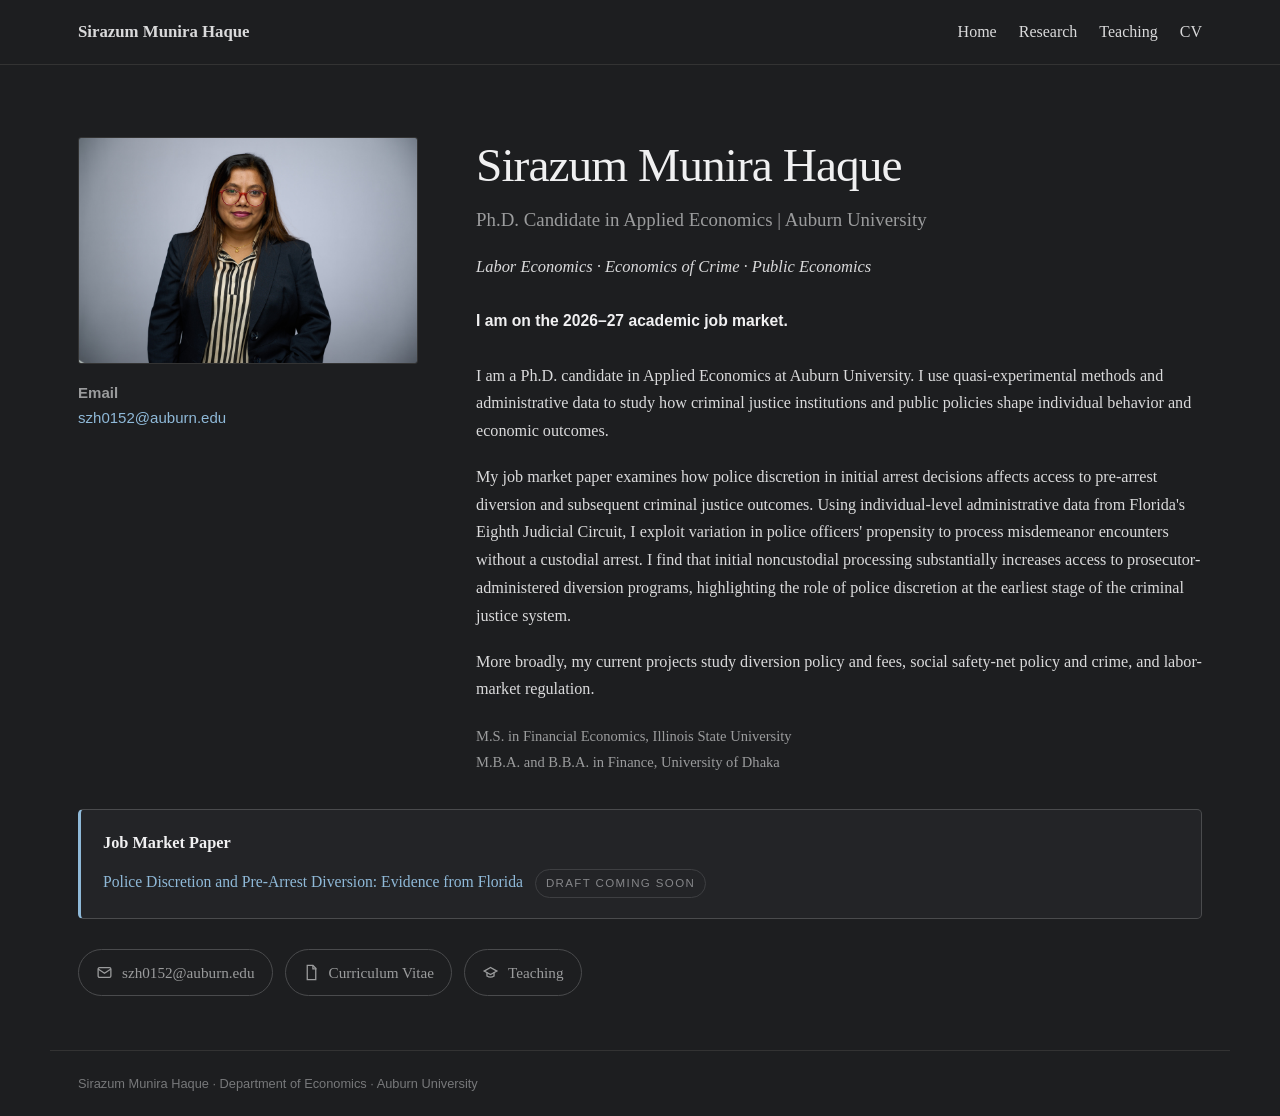
==== commit e69cdffd: "Update index.html" ====
--- a/index.html
+++ b/index.html
@@ -365,11 +365,7 @@
         </p>
 
         <p>
-          My job market paper uses novel individual-level administrative data
-          from Florida's Eighth Judicial Circuit to study the causal effects of
-          adult pre-arrest diversion. I examine how access to an alternative to
-          traditional criminal case processing affects subsequent criminal
-          justice outcomes.
+          My job market paper examines how police discretion in initial arrest decisions affects access to pre-arrest diversion and subsequent criminal justice outcomes. Using individual-level administrative data from Florida's Eighth Judicial Circuit, I exploit variation in police officers' propensity to process misdemeanor encounters without a custodial arrest. I find that initial noncustodial processing substantially increases access to prosecutor-administered diversion programs, highlighting the role of police discretion at the earliest stage of the criminal justice system.
         </p>
 
         <p>
@@ -393,7 +389,7 @@
 
     <div class="market-paper-line">
       <a href="research.html">
-        Impact of Pre-Arrest Diversion Program in Criminal Justice System
+        Police Discretion and Pre-Arrest Diversion: Evidence from Florida
       </a>
       <span class="draft-pill">Draft coming soon</span>
     </div>
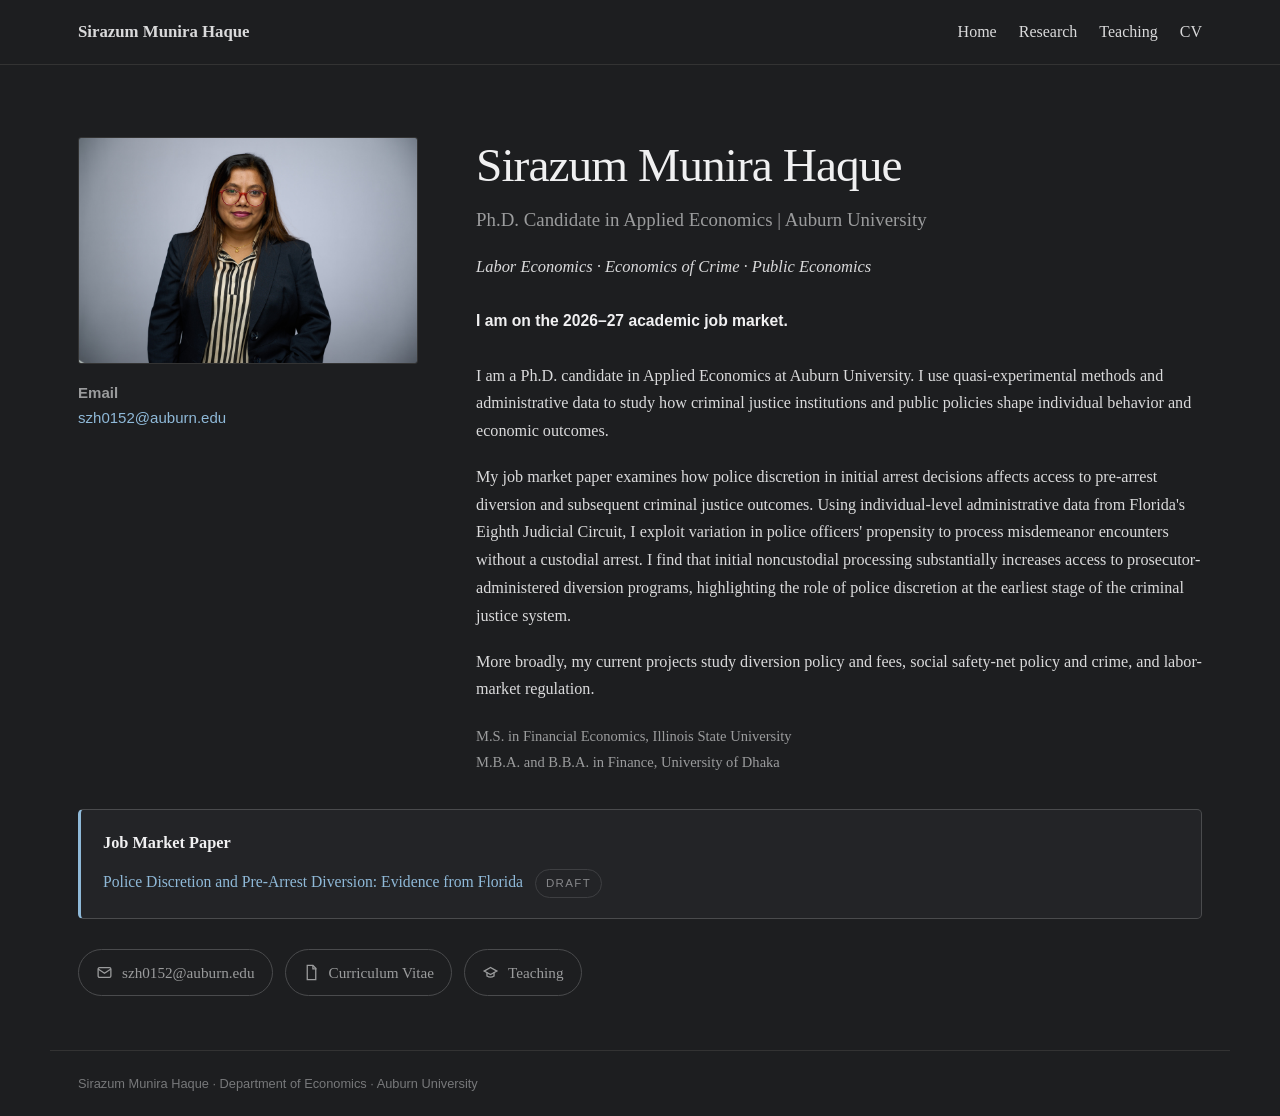
==== commit 25f8421d: "Update index.html" ====
--- a/index.html
+++ b/index.html
@@ -391,7 +391,7 @@
       <a href="research.html">
         Police Discretion and Pre-Arrest Diversion: Evidence from Florida
       </a>
-      <span class="draft-pill">Draft coming soon</span>
+      <span class="draft-pill">Draft</span>
     </div>
   </section>
 
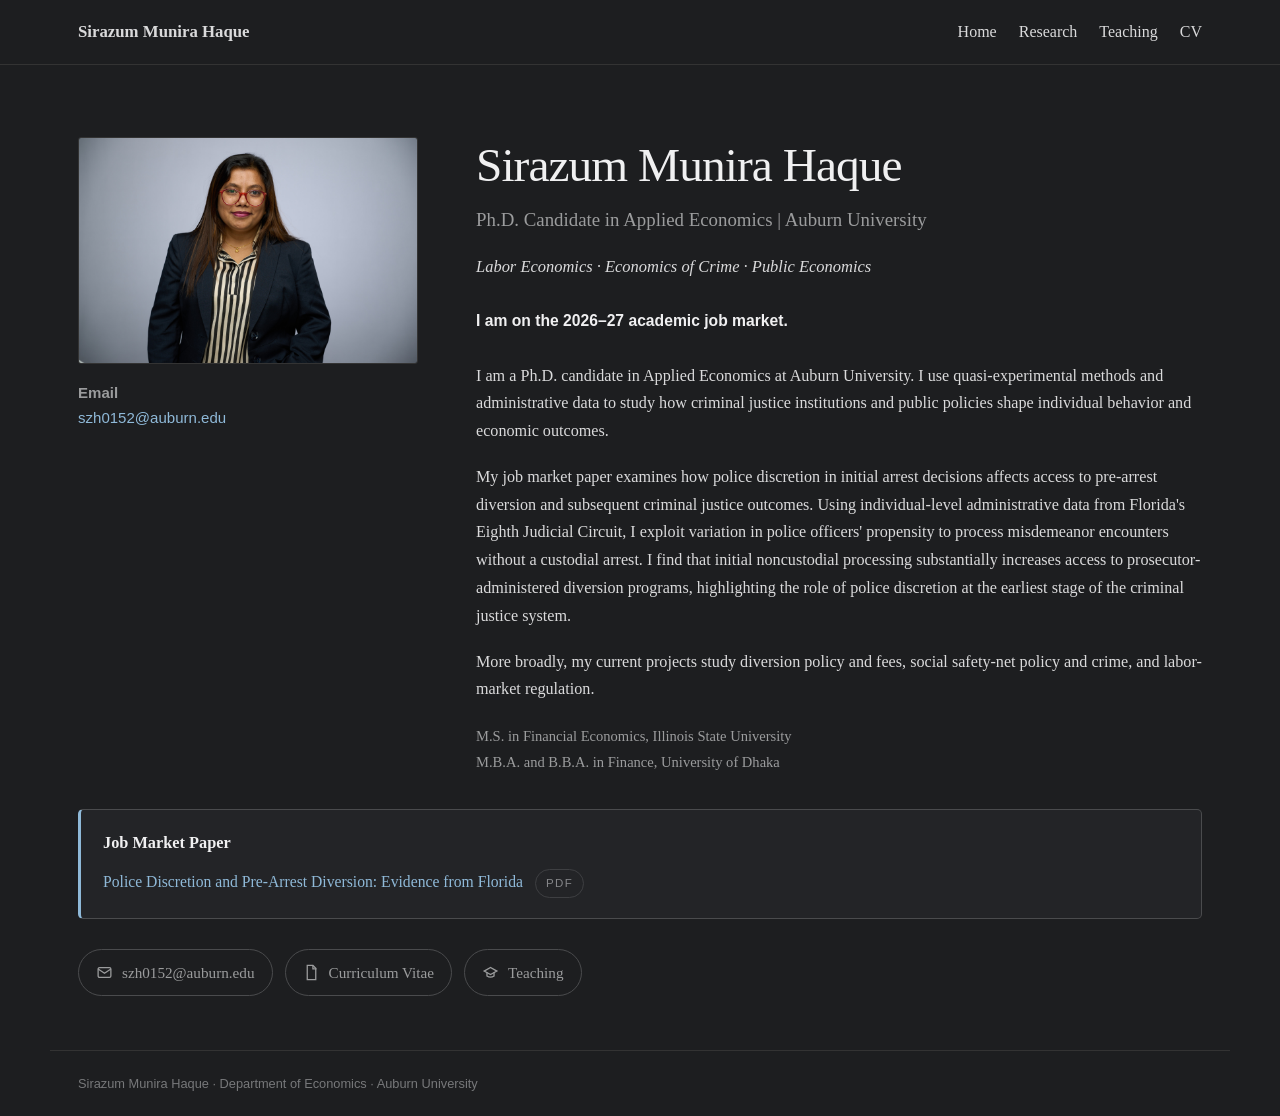
==== commit a84999f0: "Add files via upload" ====
--- a/index.html
+++ b/index.html
@@ -388,10 +388,12 @@
     <strong>Job Market Paper</strong>
 
     <div class="market-paper-line">
-      <a href="research.html">
+      <a href="files/Haque_PoliceDiscretion_PreArrest_Diversion.pdf"
+         target="_blank"
+         rel="noopener">
         Police Discretion and Pre-Arrest Diversion: Evidence from Florida
       </a>
-      <span class="draft-pill">Draft</span>
+      <span class="draft-pill">PDF</span>
     </div>
   </section>
 
